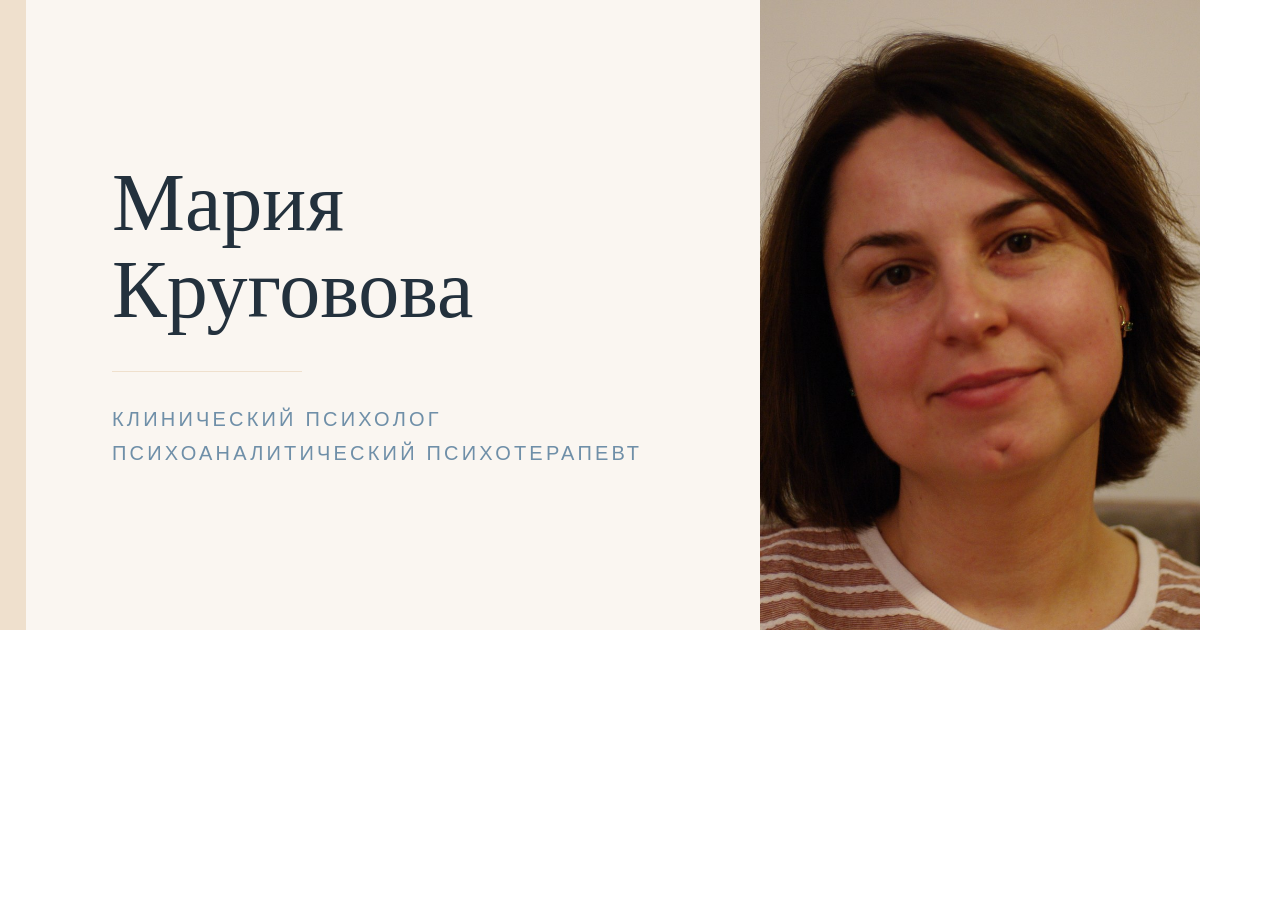
==== _og.html @ a4dc9b8a "Наполнить сайт текстами и фото Тексты из присланного «сайт.docx», портрет из IMGP2595.jpg (кадр 3:4," ====
<!DOCTYPE html><html lang="ru"><head><meta charset="UTF-8">
<link rel="stylesheet" href="assets/css/style.css">
<style>
  html,body{margin:0;padding:0}
  .og{width:1200px;height:630px;display:grid;grid-template-columns:1fr 440px;
      background:var(--cream);position:relative;overflow:hidden}
  .og::before{content:"";position:absolute;left:0;top:0;bottom:0;width:26px;background:var(--sand)}
  .og__text{padding:0 56px 0 112px;display:flex;flex-direction:column;justify-content:center}
  .og__name{font-family:var(--font-head);font-weight:500;font-size:82px;line-height:1.05;
            color:var(--ink);margin:0}
  .og__rule{width:190px;height:1px;background:var(--sand);margin:38px 0 30px}
  .og__role{font-family:var(--font-body);font-weight:500;font-size:20px;line-height:1.7;
            letter-spacing:.16em;text-transform:uppercase;color:var(--accent);margin:0}
  .og__photo{width:100%;height:100%;object-fit:cover;object-position:50% 30%}
</style></head><body>
<div class="og">
  <div class="og__text">
    <p class="og__name">Мария<br>Круговова</p>
    <div class="og__rule"></div>
    <p class="og__role">Клинический психолог<br>Психоаналитический психотерапевт</p>
  </div>
  <img class="og__photo" src="assets/img/portrait.jpg" alt="">
</div>
</body></html>
---- assets/css/style.css ----
/* ============================================================
   Локальные шрифты. Подключены файлами, а не с Google Fonts:
   сайт не делает запросов на сторонние домены и не зависит
   от их доступности. Оба шрифта под SIL Open Font License 1.1,
   тексты лицензий — в assets/fonts/.
   ============================================================ */

/* Cormorant Garamond 400 italic — cyrillic */
@font-face {
  font-family: 'Cormorant Garamond';
  font-style: italic;
  font-weight: 400;
  font-display: swap;
  src: url('../fonts/cormorant-garamond-400i-cyrillic.woff2') format('woff2');
  unicode-range: U+0301, U+0400-045F, U+0490-0491, U+04B0-04B1, U+2116;
}

/* Cormorant Garamond 400 italic — cyrillic-ext */
@font-face {
  font-family: 'Cormorant Garamond';
  font-style: italic;
  font-weight: 400;
  font-display: swap;
  src: url('../fonts/cormorant-garamond-400i-cyrillic-ext.woff2') format('woff2');
  unicode-range: U+0460-052F, U+1C80-1C8A, U+20B4, U+2DE0-2DFF, U+A640-A69F, U+FE2E-FE2F;
}

/* Cormorant Garamond 400 italic — latin */
@font-face {
  font-family: 'Cormorant Garamond';
  font-style: italic;
  font-weight: 400;
  font-display: swap;
  src: url('../fonts/cormorant-garamond-400i-latin.woff2') format('woff2');
  unicode-range: U+0000-00FF, U+0131, U+0152-0153, U+02BB-02BC, U+02C6, U+02DA, U+02DC, U+0304, U+0308, U+0329, U+2000-206F, U+20AC, U+2122, U+2191, U+2193, U+2212, U+2215, U+FEFF, U+FFFD;
}

/* Cormorant Garamond 400 italic — latin-ext */
@font-face {
  font-family: 'Cormorant Garamond';
  font-style: italic;
  font-weight: 400;
  font-display: swap;
  src: url('../fonts/cormorant-garamond-400i-latin-ext.woff2') format('woff2');
  unicode-range: U+0100-02BA, U+02BD-02C5, U+02C7-02CC, U+02CE-02D7, U+02DD-02FF, U+0304, U+0308, U+0329, U+1D00-1DBF, U+1E00-1E9F, U+1EF2-1EFF, U+2020, U+20A0-20AB, U+20AD-20C0, U+2113, U+2C60-2C7F, U+A720-A7FF;
}

/* Cormorant Garamond 400 — cyrillic */
@font-face {
  font-family: 'Cormorant Garamond';
  font-style: normal;
  font-weight: 400;
  font-display: swap;
  src: url('../fonts/cormorant-garamond-400-cyrillic.woff2') format('woff2');
  unicode-range: U+0301, U+0400-045F, U+0490-0491, U+04B0-04B1, U+2116;
}

/* Cormorant Garamond 400 — cyrillic-ext */
@font-face {
  font-family: 'Cormorant Garamond';
  font-style: normal;
  font-weight: 400;
  font-display: swap;
  src: url('../fonts/cormorant-garamond-400-cyrillic-ext.woff2') format('woff2');
  unicode-range: U+0460-052F, U+1C80-1C8A, U+20B4, U+2DE0-2DFF, U+A640-A69F, U+FE2E-FE2F;
}

/* Cormorant Garamond 400 — latin */
@font-face {
  font-family: 'Cormorant Garamond';
  font-style: normal;
  font-weight: 400;
  font-display: swap;
  src: url('../fonts/cormorant-garamond-400-latin.woff2') format('woff2');
  unicode-range: U+0000-00FF, U+0131, U+0152-0153, U+02BB-02BC, U+02C6, U+02DA, U+02DC, U+0304, U+0308, U+0329, U+2000-206F, U+20AC, U+2122, U+2191, U+2193, U+2212, U+2215, U+FEFF, U+FFFD;
}

/* Cormorant Garamond 400 — latin-ext */
@font-face {
  font-family: 'Cormorant Garamond';
  font-style: normal;
  font-weight: 400;
  font-display: swap;
  src: url('../fonts/cormorant-garamond-400-latin-ext.woff2') format('woff2');
  unicode-range: U+0100-02BA, U+02BD-02C5, U+02C7-02CC, U+02CE-02D7, U+02DD-02FF, U+0304, U+0308, U+0329, U+1D00-1DBF, U+1E00-1E9F, U+1EF2-1EFF, U+2020, U+20A0-20AB, U+20AD-20C0, U+2113, U+2C60-2C7F, U+A720-A7FF;
}

/* Cormorant Garamond 500 — cyrillic */
@font-face {
  font-family: 'Cormorant Garamond';
  font-style: normal;
  font-weight: 500;
  font-display: swap;
  src: url('../fonts/cormorant-garamond-500-cyrillic.woff2') format('woff2');
  unicode-range: U+0301, U+0400-045F, U+0490-0491, U+04B0-04B1, U+2116;
}

/* Cormorant Garamond 500 — cyrillic-ext */
@font-face {
  font-family: 'Cormorant Garamond';
  font-style: normal;
  font-weight: 500;
  font-display: swap;
  src: url('../fonts/cormorant-garamond-500-cyrillic-ext.woff2') format('woff2');
  unicode-range: U+0460-052F, U+1C80-1C8A, U+20B4, U+2DE0-2DFF, U+A640-A69F, U+FE2E-FE2F;
}

/* Cormorant Garamond 500 — latin */
@font-face {
  font-family: 'Cormorant Garamond';
  font-style: normal;
  font-weight: 500;
  font-display: swap;
  src: url('../fonts/cormorant-garamond-500-latin.woff2') format('woff2');
  unicode-range: U+0000-00FF, U+0131, U+0152-0153, U+02BB-02BC, U+02C6, U+02DA, U+02DC, U+0304, U+0308, U+0329, U+2000-206F, U+20AC, U+2122, U+2191, U+2193, U+2212, U+2215, U+FEFF, U+FFFD;
}

/* Cormorant Garamond 500 — latin-ext */
@font-face {
  font-family: 'Cormorant Garamond';
  font-style: normal;
  font-weight: 500;
  font-display: swap;
  src: url('../fonts/cormorant-garamond-500-latin-ext.woff2') format('woff2');
  unicode-range: U+0100-02BA, U+02BD-02C5, U+02C7-02CC, U+02CE-02D7, U+02DD-02FF, U+0304, U+0308, U+0329, U+1D00-1DBF, U+1E00-1E9F, U+1EF2-1EFF, U+2020, U+20A0-20AB, U+20AD-20C0, U+2113, U+2C60-2C7F, U+A720-A7FF;
}

/* Manrope 300 — cyrillic */
@font-face {
  font-family: 'Manrope';
  font-style: normal;
  font-weight: 300;
  font-display: swap;
  src: url('../fonts/manrope-300-cyrillic.woff2') format('woff2');
  unicode-range: U+0301, U+0400-045F, U+0490-0491, U+04B0-04B1, U+2116;
}

/* Manrope 300 — cyrillic-ext */
@font-face {
  font-family: 'Manrope';
  font-style: normal;
  font-weight: 300;
  font-display: swap;
  src: url('../fonts/manrope-300-cyrillic-ext.woff2') format('woff2');
  unicode-range: U+0460-052F, U+1C80-1C8A, U+20B4, U+2DE0-2DFF, U+A640-A69F, U+FE2E-FE2F;
}

/* Manrope 300 — latin */
@font-face {
  font-family: 'Manrope';
  font-style: normal;
  font-weight: 300;
  font-display: swap;
  src: url('../fonts/manrope-300-latin.woff2') format('woff2');
  unicode-range: U+0000-00FF, U+0131, U+0152-0153, U+02BB-02BC, U+02C6, U+02DA, U+02DC, U+0304, U+0308, U+0329, U+2000-206F, U+20AC, U+2122, U+2191, U+2193, U+2212, U+2215, U+FEFF, U+FFFD;
}

/* Manrope 300 — latin-ext */
@font-face {
  font-family: 'Manrope';
  font-style: normal;
  font-weight: 300;
  font-display: swap;
  src: url('../fonts/manrope-300-latin-ext.woff2') format('woff2');
  unicode-range: U+0100-02BA, U+02BD-02C5, U+02C7-02CC, U+02CE-02D7, U+02DD-02FF, U+0304, U+0308, U+0329, U+1D00-1DBF, U+1E00-1E9F, U+1EF2-1EFF, U+2020, U+20A0-20AB, U+20AD-20C0, U+2113, U+2C60-2C7F, U+A720-A7FF;
}

/* Manrope 400 — cyrillic */
@font-face {
  font-family: 'Manrope';
  font-style: normal;
  font-weight: 400;
  font-display: swap;
  src: url('../fonts/manrope-400-cyrillic.woff2') format('woff2');
  unicode-range: U+0301, U+0400-045F, U+0490-0491, U+04B0-04B1, U+2116;
}

/* Manrope 400 — cyrillic-ext */
@font-face {
  font-family: 'Manrope';
  font-style: normal;
  font-weight: 400;
  font-display: swap;
  src: url('../fonts/manrope-400-cyrillic-ext.woff2') format('woff2');
  unicode-range: U+0460-052F, U+1C80-1C8A, U+20B4, U+2DE0-2DFF, U+A640-A69F, U+FE2E-FE2F;
}

/* Manrope 400 — latin */
@font-face {
  font-family: 'Manrope';
  font-style: normal;
  font-weight: 400;
  font-display: swap;
  src: url('../fonts/manrope-400-latin.woff2') format('woff2');
  unicode-range: U+0000-00FF, U+0131, U+0152-0153, U+02BB-02BC, U+02C6, U+02DA, U+02DC, U+0304, U+0308, U+0329, U+2000-206F, U+20AC, U+2122, U+2191, U+2193, U+2212, U+2215, U+FEFF, U+FFFD;
}

/* Manrope 400 — latin-ext */
@font-face {
  font-family: 'Manrope';
  font-style: normal;
  font-weight: 400;
  font-display: swap;
  src: url('../fonts/manrope-400-latin-ext.woff2') format('woff2');
  unicode-range: U+0100-02BA, U+02BD-02C5, U+02C7-02CC, U+02CE-02D7, U+02DD-02FF, U+0304, U+0308, U+0329, U+1D00-1DBF, U+1E00-1E9F, U+1EF2-1EFF, U+2020, U+20A0-20AB, U+20AD-20C0, U+2113, U+2C60-2C7F, U+A720-A7FF;
}

/* Manrope 500 — cyrillic */
@font-face {
  font-family: 'Manrope';
  font-style: normal;
  font-weight: 500;
  font-display: swap;
  src: url('../fonts/manrope-500-cyrillic.woff2') format('woff2');
  unicode-range: U+0301, U+0400-045F, U+0490-0491, U+04B0-04B1, U+2116;
}

/* Manrope 500 — cyrillic-ext */
@font-face {
  font-family: 'Manrope';
  font-style: normal;
  font-weight: 500;
  font-display: swap;
  src: url('../fonts/manrope-500-cyrillic-ext.woff2') format('woff2');
  unicode-range: U+0460-052F, U+1C80-1C8A, U+20B4, U+2DE0-2DFF, U+A640-A69F, U+FE2E-FE2F;
}

/* Manrope 500 — latin */
@font-face {
  font-family: 'Manrope';
  font-style: normal;
  font-weight: 500;
  font-display: swap;
  src: url('../fonts/manrope-500-latin.woff2') format('woff2');
  unicode-range: U+0000-00FF, U+0131, U+0152-0153, U+02BB-02BC, U+02C6, U+02DA, U+02DC, U+0304, U+0308, U+0329, U+2000-206F, U+20AC, U+2122, U+2191, U+2193, U+2212, U+2215, U+FEFF, U+FFFD;
}

/* Manrope 500 — latin-ext */
@font-face {
  font-family: 'Manrope';
  font-style: normal;
  font-weight: 500;
  font-display: swap;
  src: url('../fonts/manrope-500-latin-ext.woff2') format('woff2');
  unicode-range: U+0100-02BA, U+02BD-02C5, U+02C7-02CC, U+02CE-02D7, U+02DD-02FF, U+0304, U+0308, U+0329, U+1D00-1DBF, U+1E00-1E9F, U+1EF2-1EFF, U+2020, U+20A0-20AB, U+20AD-20C0, U+2113, U+2C60-2C7F, U+A720-A7FF;
}

/* Manrope 600 — cyrillic */
@font-face {
  font-family: 'Manrope';
  font-style: normal;
  font-weight: 600;
  font-display: swap;
  src: url('../fonts/manrope-600-cyrillic.woff2') format('woff2');
  unicode-range: U+0301, U+0400-045F, U+0490-0491, U+04B0-04B1, U+2116;
}

/* Manrope 600 — cyrillic-ext */
@font-face {
  font-family: 'Manrope';
  font-style: normal;
  font-weight: 600;
  font-display: swap;
  src: url('../fonts/manrope-600-cyrillic-ext.woff2') format('woff2');
  unicode-range: U+0460-052F, U+1C80-1C8A, U+20B4, U+2DE0-2DFF, U+A640-A69F, U+FE2E-FE2F;
}

/* Manrope 600 — latin */
@font-face {
  font-family: 'Manrope';
  font-style: normal;
  font-weight: 600;
  font-display: swap;
  src: url('../fonts/manrope-600-latin.woff2') format('woff2');
  unicode-range: U+0000-00FF, U+0131, U+0152-0153, U+02BB-02BC, U+02C6, U+02DA, U+02DC, U+0304, U+0308, U+0329, U+2000-206F, U+20AC, U+2122, U+2191, U+2193, U+2212, U+2215, U+FEFF, U+FFFD;
}

/* Manrope 600 — latin-ext */
@font-face {
  font-family: 'Manrope';
  font-style: normal;
  font-weight: 600;
  font-display: swap;
  src: url('../fonts/manrope-600-latin-ext.woff2') format('woff2');
  unicode-range: U+0100-02BA, U+02BD-02C5, U+02C7-02CC, U+02CE-02D7, U+02DD-02FF, U+0304, U+0308, U+0329, U+1D00-1DBF, U+1E00-1E9F, U+1EF2-1EFF, U+2020, U+20A0-20AB, U+20AD-20C0, U+2113, U+2C60-2C7F, U+A720-A7FF;
}

/* ============================================================
   Мария Круговова — сайт-визитка
   Палитра и типографика меняются здесь, в :root
   ============================================================ */

:root{
  --ink:        #23313d;   /* основной тёмный */
  --ink-soft:   #4d6173;   /* приглушённый текст */
  --accent:     #6f8fa8;   /* акцент, ссылки */
  --accent-dk:  #55738b;
  --sand:       #efe0cd;   /* тёплый беж */
  --cream:      #faf6f1;   /* фон секций */
  --white:      #ffffff;
  --line:       rgba(35,49,61,.14);

  --font-head: "Cormorant Garamond", Georgia, "Times New Roman", serif;
  --font-body: "Manrope", -apple-system, BlinkMacSystemFont, "Segoe UI", Roboto, Arial, sans-serif;

  --container: 1160px;
  --gutter: 24px;
  --radius: 4px;
  --header-h: 76px;
}

*,*::before,*::after{ box-sizing:border-box; }

html{ scroll-behavior:smooth; }
@media (prefers-reduced-motion: reduce){ html{ scroll-behavior:auto; } }

body{
  margin:0;
  font-family:var(--font-body);
  font-size:17px;
  line-height:1.65;
  font-weight:300;
  color:var(--ink);
  background:var(--white);
  -webkit-font-smoothing:antialiased;
}

img{ max-width:100%; height:auto; display:block; }
a{ color:var(--accent-dk); text-decoration:none; }
a:hover{ color:var(--ink); }
p{ margin:0 0 1.1em; }
h1,h2,h3{ font-family:var(--font-head); font-weight:500; line-height:1.15; margin:0 0 .5em; }

.container{ width:100%; max-width:var(--container); margin:0 auto; padding:0 var(--gutter); }

/* ---------- типовые элементы ---------- */
.eyebrow{
  font-size:12px; letter-spacing:.18em; text-transform:uppercase;
  color:var(--accent); font-weight:500; margin:0 0 14px;
}
.eyebrow--light{ color:var(--sand); }

.section{ padding:96px 0; }
.section--cream{ background:var(--cream); }
.section--dark{ background:var(--ink); color:var(--white); }
.section__title{ font-size:clamp(30px,4vw,46px); margin-bottom:.6em; }
.section__title--light{ color:var(--white); }
.section__lead{ max-width:62ch; color:var(--ink-soft); }
.subtitle{ font-size:24px; margin:56px 0 20px; }

.btn{
  display:inline-flex; align-items:center; justify-content:center;
  padding:15px 30px; border:1px solid transparent; border-radius:var(--radius);
  font-family:var(--font-body); font-size:14px; font-weight:500;
  letter-spacing:.06em; text-transform:uppercase; cursor:pointer;
  transition:background .25s, color .25s, border-color .25s;
}
.btn--primary{ background:var(--ink); color:var(--white); }
.btn--primary:hover{ background:var(--accent-dk); color:var(--white); }
.btn--ghost{ border-color:var(--line); color:var(--ink); }
.btn--ghost:hover{ border-color:var(--ink); color:var(--ink); }
.btn--block{ width:100%; }

/* ---------- шапка ---------- */
.header{
  position:sticky; top:0; z-index:50;
  background:rgba(255,255,255,.92);
  backdrop-filter:saturate(1.4) blur(8px);
  border-bottom:1px solid var(--line);
}
.header__inner{ display:flex; align-items:center; gap:24px; min-height:var(--header-h); }
.brand{ display:flex; flex-direction:column; line-height:1.2; color:var(--ink); }
.brand__name{ font-family:var(--font-head); font-size:22px; }
.brand__role{ font-size:11px; letter-spacing:.16em; text-transform:uppercase; color:var(--ink-soft); }

.nav{ margin-left:auto; display:flex; align-items:center; gap:28px; }
.nav__list{ display:flex; gap:22px; list-style:none; margin:0; padding:0; }
.nav__link{
  font-size:13px; letter-spacing:.04em; color:var(--ink-soft);
  padding-bottom:2px; border-bottom:1px solid transparent;
}
.nav__link:hover, .nav__link.is-active{ color:var(--ink); border-bottom-color:var(--accent); }
.nav__link--cta{ color:var(--accent-dk); font-weight:500; }
.nav__contacts{ display:none; }

.burger{ display:none; width:40px; height:40px; margin-left:auto; padding:9px 8px;
  background:none; border:0; cursor:pointer; flex-direction:column; justify-content:space-between; }
.burger span{ display:block; height:1.5px; background:var(--ink); transition:transform .25s, opacity .2s; }

/* ---------- hero ---------- */
.hero{ padding:80px 0 96px; background:linear-gradient(180deg, var(--cream) 0%, var(--white) 100%); }
.hero__inner{ display:grid; grid-template-columns:1.15fr .85fr; gap:64px; align-items:center; }
.hero__title{ font-size:clamp(44px,6.5vw,78px); margin-bottom:.25em; }
.hero__lead{ font-size:19px; color:var(--ink-soft); max-width:52ch; }
.hero__actions{ display:flex; flex-wrap:wrap; gap:14px; margin:32px 0 44px; }
.hero__quote{ margin:0; padding-left:22px; border-left:2px solid var(--sand); max-width:46ch; }
.hero__quote blockquote{ margin:0; font-family:var(--font-head); font-style:italic; font-size:20px; line-height:1.4; }
.hero__quote figcaption{ margin-top:8px; font-size:13px; letter-spacing:.08em; text-transform:uppercase; color:var(--ink-soft); }

.hero__media{ position:relative; }
.hero__frame{ position:absolute; inset:24px -24px -24px 24px; background:var(--sand); border-radius:var(--radius); }
.hero__photo{ position:relative; width:100%; border-radius:var(--radius); object-fit:cover; aspect-ratio:3/4; }

/* ---------- цифры ---------- */
.facts{ padding:56px 0; border-block:1px solid var(--line); }
.facts__grid{ display:grid; grid-template-columns:repeat(4,1fr); gap:32px; }
.fact{ text-align:center; }
.fact__num{ font-family:var(--font-head); font-size:52px; line-height:1; color:var(--accent); }
.fact__num::after{ content:"+"; }
.fact__text{ margin-top:10px; font-size:14px; color:var(--ink-soft); }

/* ---------- обо мне ---------- */
.about__grid{ display:grid; grid-template-columns:1.4fr .6fr; gap:56px; align-items:start; }
.ticks{ list-style:none; margin:28px 0 0; padding:0; }
.ticks li{ position:relative; padding-left:26px; margin-bottom:10px; color:var(--ink-soft); }
.ticks li::before{ content:"—"; position:absolute; left:0; color:var(--accent); }
.about__card{ background:var(--cream); border:1px solid var(--line); border-radius:var(--radius); padding:32px; }
.about__card h3{ font-size:24px; }
.deflist{ margin:0 0 26px; }
.deflist dt{ font-size:12px; letter-spacing:.12em; text-transform:uppercase; color:var(--ink-soft); margin-top:16px; }
.deflist dd{ margin:2px 0 0; font-size:17px; }

/* ---------- карточки образования ---------- */
.cards{ display:grid; grid-template-columns:repeat(3,1fr); gap:28px; }
.card{ background:var(--white); border:1px solid var(--line); border-radius:var(--radius); overflow:hidden; }
.card__img{ width:100%; aspect-ratio:4/3; object-fit:cover; }
.card__body{ padding:22px 24px 26px; }
.card__title{ font-size:22px; margin-bottom:.3em; }
.card__meta{ margin:0; font-size:14px; color:var(--ink-soft); }

.chips{ display:flex; flex-wrap:wrap; gap:10px; list-style:none; margin:0; padding:0; }
.chips li{ padding:9px 18px; border:1px solid var(--line); border-radius:100px; font-size:14px; background:var(--white); }

/* ---------- практика ---------- */
.timeline{ list-style:none; margin:0; padding:0; max-width:900px; }
.timeline li{ display:grid; grid-template-columns:180px 1fr; gap:24px;
  padding:22px 0; border-top:1px solid rgba(255,255,255,.16); }
.timeline li:last-child{ border-bottom:1px solid rgba(255,255,255,.16); }
.timeline__year{ font-size:13px; letter-spacing:.1em; text-transform:uppercase; color:var(--sand); }
.timeline__text{ font-size:19px; }

/* ---------- принципы ---------- */
.pluses{ background:var(--sand); padding:52px 0; }
.pluses__grid{ display:grid; grid-template-columns:repeat(4,1fr); gap:24px; }
.plus{ display:flex; align-items:center; gap:16px; justify-content:center; }
.plus__circle{ display:grid; place-items:center; width:52px; height:52px; flex:0 0 52px;
  border:1px solid var(--ink); border-radius:50%; font-family:var(--font-head); font-size:18px; }
.plus__text{ font-size:15px; letter-spacing:.04em; }

/* ---------- запросы ---------- */
.tags{ display:grid; grid-template-columns:repeat(3,1fr); gap:14px; list-style:none; margin:36px 0 0; padding:0; }
.tags li{ padding:18px 22px; background:var(--cream); border-left:2px solid var(--sand); font-size:16px; }
.tags li:hover{ border-left-color:var(--accent); }

/* ---------- метод ---------- */
.method__grid{ display:grid; grid-template-columns:repeat(3,1fr); gap:28px; margin-top:36px; }
.method__item{ background:var(--white); border:1px solid var(--line); border-radius:var(--radius); padding:30px; }
.method__item h3{ font-size:24px; }
.method__item p{ margin:0; color:var(--ink-soft); }

.steps__list{ list-style:none; margin:0; padding:0; display:grid; grid-template-columns:repeat(3,1fr); gap:28px; }
.steps__list li{ display:flex; gap:16px; align-items:flex-start; }
.steps__list span{ font-family:var(--font-head); font-size:34px; color:var(--accent); line-height:1; }
.steps__list p{ margin:0; color:var(--ink-soft); }

/* ---------- запись ---------- */
.booking__grid{ display:grid; grid-template-columns:1fr 1fr; gap:64px; align-items:start; }
.booking__contacts{ display:grid; grid-template-columns:1fr 1fr; gap:16px; }
.contact{
  display:flex; flex-direction:column; gap:6px; padding:24px 26px;
  background:var(--cream); border:1px solid var(--line); border-radius:var(--radius);
  transition:border-color .25s, background .25s;
}
.contact:hover{ border-color:var(--accent); background:var(--white); }
.contact__label{ font-size:12px; letter-spacing:.12em; text-transform:uppercase; color:var(--ink-soft); }
.contact__value{ font-family:var(--font-head); font-size:24px; color:var(--ink); }
/* контакт во всю ширину — когда плиток нечётное число */
.contact--wide{ grid-column:1 / -1; }

/* ---------- статьи ---------- */
.articles{ list-style:none; margin:36px 0 0; padding:0; }
.article{ display:grid; grid-template-columns:70px 1fr; gap:20px; padding:26px 0; border-top:1px solid var(--line); }
.article:last-child{ border-bottom:1px solid var(--line); }
.article__num{ font-family:var(--font-head); font-size:30px; color:var(--accent); }
.article__title{ font-size:24px; margin-bottom:.2em; }
.article__title a{ color:var(--ink); }
.article__title a:hover{ color:var(--accent-dk); }
.article__meta{ margin:0; font-size:14px; color:var(--ink-soft); }

/* ---------- подвал ---------- */
.footer{ background:var(--ink); color:rgba(255,255,255,.78); padding:64px 0 28px; font-size:15px; }
.footer a{ color:rgba(255,255,255,.78); }
.footer a:hover{ color:var(--sand); }
.footer__inner{ display:grid; grid-template-columns:1.6fr .7fr .7fr; gap:40px; }
.footer__col{ display:flex; flex-direction:column; gap:8px; }
.footer__name{ font-family:var(--font-head); font-size:26px; color:var(--white); margin:0; }
.footer__role{ margin:0; font-size:12px; letter-spacing:.14em; text-transform:uppercase; }
.footer__note{ margin:12px 0 0; max-width:40ch; }
.footer__bottom{ display:flex; justify-content:space-between; gap:16px; flex-wrap:wrap;
  margin-top:48px; padding-top:20px; border-top:1px solid rgba(255,255,255,.14); font-size:13px; color:rgba(255,255,255,.5); }

/* ---------- служебные страницы (contract.html, privacy.html) ---------- */
.page{ padding:64px 0 96px; }
.page__content{ max-width:74ch; }
.page__content h2{ font-size:28px; margin-top:1.6em; }
.page__content ul, .page__content ol{ padding-left:22px; color:var(--ink-soft); }
.page__content li{ margin-bottom:8px; }

/* ---------- появление при скролле ---------- */
.reveal{ opacity:0; transform:translateY(18px); transition:opacity .7s ease, transform .7s ease; }
.reveal.is-visible{ opacity:1; transform:none; }
@media (prefers-reduced-motion: reduce){ .reveal{ opacity:1; transform:none; transition:none; } }

/* якоря не уезжают под липкую шапку */
[id]{ scroll-margin-top:calc(var(--header-h) + 16px); }

/* ============================== адаптив ============================== */
@media (max-width:1024px){
  .hero__inner{ grid-template-columns:1fr; gap:48px; }
  .hero__media{ max-width:420px; }
  .about__grid, .booking__grid{ grid-template-columns:1fr; gap:40px; }
  .cards, .method__grid, .steps__list{ grid-template-columns:repeat(2,1fr); }
  .tags{ grid-template-columns:repeat(2,1fr); }
  .facts__grid, .pluses__grid{ grid-template-columns:repeat(2,1fr); gap:28px; }
  .footer__inner{ grid-template-columns:1fr 1fr; }
}

@media (max-width:768px){
  body{ font-size:16px; }
  .section{ padding:64px 0; }
  .burger{ display:flex; }
  .nav{
    position:fixed; inset:var(--header-h) 0 auto 0;
    flex-direction:column; align-items:flex-start; gap:0;
    background:var(--white); border-bottom:1px solid var(--line);
    padding:12px var(--gutter) 28px; margin:0;
    transform:translateY(-120%); transition:transform .3s ease;
    max-height:calc(100vh - var(--header-h)); overflow-y:auto;
  }
  .nav.is-open{ transform:none; }
  .nav__list{ flex-direction:column; gap:0; width:100%; }
  .nav__list li{ border-bottom:1px solid var(--line); }
  .nav__link{ display:block; padding:14px 0; font-size:16px; border:0; }
  .nav__contacts{ display:flex; flex-direction:column; gap:8px; padding-top:18px; font-size:15px; }
  body.is-locked{ overflow:hidden; }

  .cards, .method__grid, .steps__list, .tags{ grid-template-columns:1fr; }
  .booking__contacts{ grid-template-columns:1fr; }
  .timeline li{ grid-template-columns:1fr; gap:6px; }
  .footer__inner{ grid-template-columns:1fr; }
  .hero{ padding:48px 0 64px; }
}

@media (max-width:420px){
  .facts__grid, .pluses__grid{ grid-template-columns:1fr; }
  .btn{ width:100%; }
}

/* ============================================================
   Дополнительные блоки
   ============================================================ */

/* светлый вариант таймлайна (на кремовом фоне) */
.timeline--light li{ border-top-color:var(--line); }
.timeline--light li:last-child{ border-bottom-color:var(--line); }
.timeline--light .timeline__year{ color:var(--accent); }

/* частота встреч в карточке «виды работы» */
.method__freq{
  margin:-6px 0 14px; font-size:12px; letter-spacing:.12em;
  text-transform:uppercase; color:var(--accent);
}

/* аннотация статьи */
.article__excerpt{ margin:0 0 8px; color:var(--ink-soft); max-width:70ch; }

/* адрес кабинета */
.office__grid{ display:grid; grid-template-columns:.9fr 1.1fr; gap:56px; align-items:start; }
.office__addr{ font-family:var(--font-head); font-size:24px; line-height:1.4; }
.office__map{ border:1px solid var(--line); border-radius:var(--radius); overflow:hidden; }
.office__map iframe{ display:block; width:100%; height:420px; border:0; }
.office__map-stub{
  display:grid; place-items:center; height:420px; background:var(--cream);
  color:var(--ink-soft); font-size:14px; letter-spacing:.06em; text-align:center; padding:20px;
}

@media (max-width:1024px){
  .office__grid{ grid-template-columns:1fr; gap:32px; }
}
@media (max-width:768px){
  .office__map iframe, .office__map-stub{ height:300px; }
}
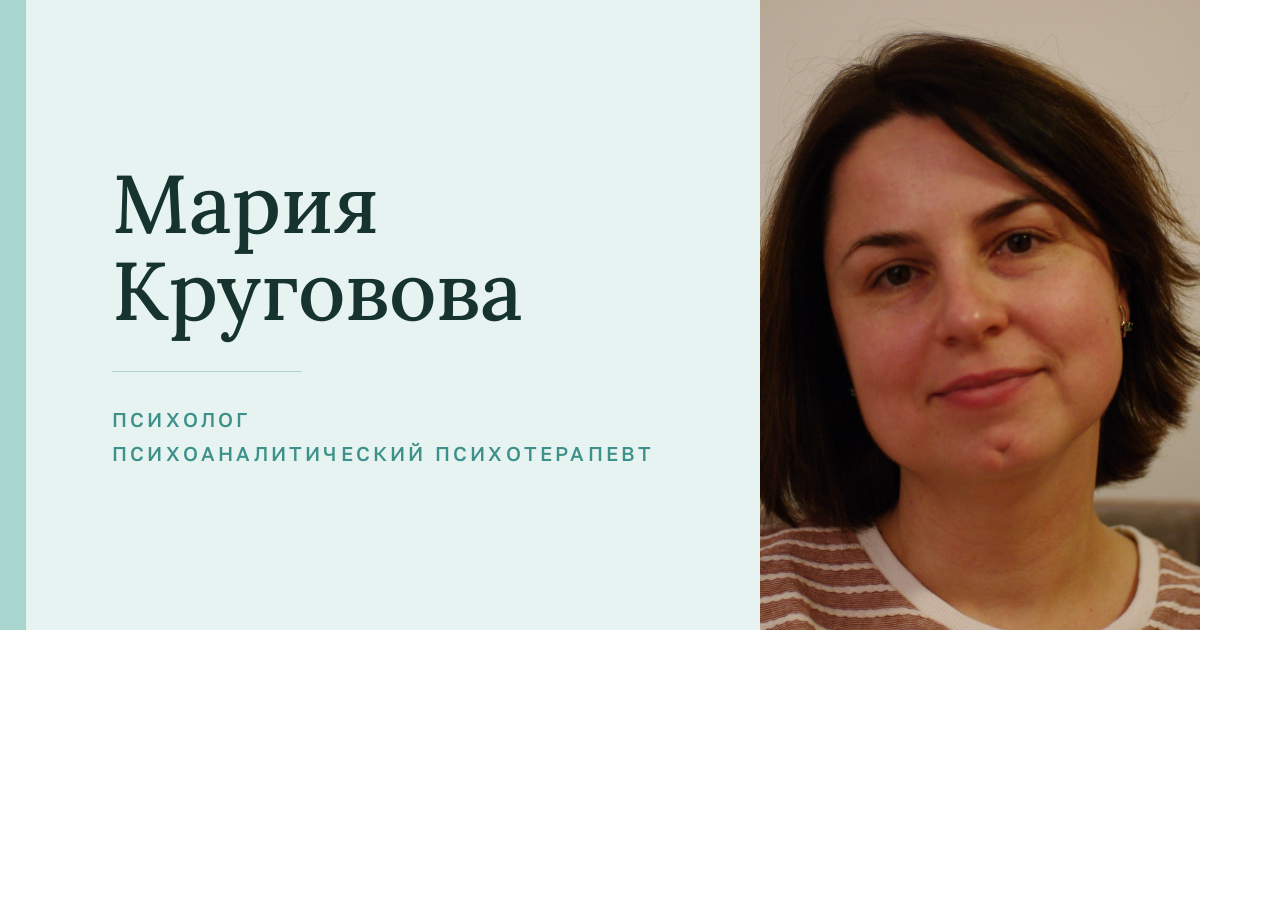
==== commit 40872dd7: "Новое оформление: Lora + Golos Text и бирюзовая палитра Перенос правок из макета Claude Design.  Шри" ====
--- a/_og.html
+++ b/_og.html
@@ -17,7 +17,7 @@
   <div class="og__text">
     <p class="og__name">Мария<br>Круговова</p>
     <div class="og__rule"></div>
-    <p class="og__role">Клинический психолог<br>Психоаналитический психотерапевт</p>
+    <p class="og__role">Психолог<br>Психоаналитический психотерапевт</p>
   </div>
   <img class="og__photo" src="assets/img/portrait.jpg" alt="">
 </div>
--- a/assets/css/style.css
+++ b/assets/css/style.css
@@ -5,303 +5,178 @@
    тексты лицензий — в assets/fonts/.
    ============================================================ */
 
-/* Cormorant Garamond 400 italic — cyrillic */
-@font-face {
-  font-family: 'Cormorant Garamond';
-  font-style: italic;
-  font-weight: 400;
-  font-display: swap;
-  src: url('../fonts/cormorant-garamond-400i-cyrillic.woff2') format('woff2');
+/* Lora 400 — cyrillic-ext */
+@font-face {
+  font-family: 'Lora';
+  font-style: normal;
+  font-weight: 400;
+  font-display: swap;
+  src: url('../fonts/lora-400-cyrillic-ext.woff2') format('woff2');
+  unicode-range: U+0460-052F, U+1C80-1C8A, U+20B4, U+2DE0-2DFF, U+A640-A69F, U+FE2E-FE2F;
+}
+
+/* Lora 400 — cyrillic */
+@font-face {
+  font-family: 'Lora';
+  font-style: normal;
+  font-weight: 400;
+  font-display: swap;
+  src: url('../fonts/lora-400-cyrillic.woff2') format('woff2');
   unicode-range: U+0301, U+0400-045F, U+0490-0491, U+04B0-04B1, U+2116;
 }
 
-/* Cormorant Garamond 400 italic — cyrillic-ext */
-@font-face {
-  font-family: 'Cormorant Garamond';
-  font-style: italic;
-  font-weight: 400;
-  font-display: swap;
-  src: url('../fonts/cormorant-garamond-400i-cyrillic-ext.woff2') format('woff2');
+/* Lora 400 — latin-ext */
+@font-face {
+  font-family: 'Lora';
+  font-style: normal;
+  font-weight: 400;
+  font-display: swap;
+  src: url('../fonts/lora-400-latin-ext.woff2') format('woff2');
+  unicode-range: U+0100-02BA, U+02BD-02C5, U+02C7-02CC, U+02CE-02D7, U+02DD-02FF, U+0304, U+0308, U+0329, U+1D00-1DBF, U+1E00-1E9F, U+1EF2-1EFF, U+2020, U+20A0-20AB, U+20AD-20C0, U+2113, U+2C60-2C7F, U+A720-A7FF;
+}
+
+/* Lora 400 — latin */
+@font-face {
+  font-family: 'Lora';
+  font-style: normal;
+  font-weight: 400;
+  font-display: swap;
+  src: url('../fonts/lora-400-latin.woff2') format('woff2');
+  unicode-range: U+0000-00FF, U+0131, U+0152-0153, U+02BB-02BC, U+02C6, U+02DA, U+02DC, U+0304, U+0308, U+0329, U+2000-206F, U+20AC, U+2122, U+2191, U+2193, U+2212, U+2215, U+FEFF, U+FFFD;
+}
+
+/* Lora 500 — cyrillic-ext */
+@font-face {
+  font-family: 'Lora';
+  font-style: normal;
+  font-weight: 500;
+  font-display: swap;
+  src: url('../fonts/lora-500-cyrillic-ext.woff2') format('woff2');
   unicode-range: U+0460-052F, U+1C80-1C8A, U+20B4, U+2DE0-2DFF, U+A640-A69F, U+FE2E-FE2F;
 }
 
-/* Cormorant Garamond 400 italic — latin */
-@font-face {
-  font-family: 'Cormorant Garamond';
-  font-style: italic;
-  font-weight: 400;
-  font-display: swap;
-  src: url('../fonts/cormorant-garamond-400i-latin.woff2') format('woff2');
+/* Lora 500 — cyrillic */
+@font-face {
+  font-family: 'Lora';
+  font-style: normal;
+  font-weight: 500;
+  font-display: swap;
+  src: url('../fonts/lora-500-cyrillic.woff2') format('woff2');
+  unicode-range: U+0301, U+0400-045F, U+0490-0491, U+04B0-04B1, U+2116;
+}
+
+/* Lora 500 — latin-ext */
+@font-face {
+  font-family: 'Lora';
+  font-style: normal;
+  font-weight: 500;
+  font-display: swap;
+  src: url('../fonts/lora-500-latin-ext.woff2') format('woff2');
+  unicode-range: U+0100-02BA, U+02BD-02C5, U+02C7-02CC, U+02CE-02D7, U+02DD-02FF, U+0304, U+0308, U+0329, U+1D00-1DBF, U+1E00-1E9F, U+1EF2-1EFF, U+2020, U+20A0-20AB, U+20AD-20C0, U+2113, U+2C60-2C7F, U+A720-A7FF;
+}
+
+/* Lora 500 — latin */
+@font-face {
+  font-family: 'Lora';
+  font-style: normal;
+  font-weight: 500;
+  font-display: swap;
+  src: url('../fonts/lora-500-latin.woff2') format('woff2');
   unicode-range: U+0000-00FF, U+0131, U+0152-0153, U+02BB-02BC, U+02C6, U+02DA, U+02DC, U+0304, U+0308, U+0329, U+2000-206F, U+20AC, U+2122, U+2191, U+2193, U+2212, U+2215, U+FEFF, U+FFFD;
 }
 
-/* Cormorant Garamond 400 italic — latin-ext */
-@font-face {
-  font-family: 'Cormorant Garamond';
-  font-style: italic;
-  font-weight: 400;
-  font-display: swap;
-  src: url('../fonts/cormorant-garamond-400i-latin-ext.woff2') format('woff2');
+/* Golos Text 400 — cyrillic-ext */
+@font-face {
+  font-family: 'Golos Text';
+  font-style: normal;
+  font-weight: 400;
+  font-display: swap;
+  src: url('../fonts/golos-text-400-cyrillic-ext.woff2') format('woff2');
+  unicode-range: U+0460-052F, U+1C80-1C8A, U+20B4, U+2DE0-2DFF, U+A640-A69F, U+FE2E-FE2F;
+}
+
+/* Golos Text 400 — cyrillic */
+@font-face {
+  font-family: 'Golos Text';
+  font-style: normal;
+  font-weight: 400;
+  font-display: swap;
+  src: url('../fonts/golos-text-400-cyrillic.woff2') format('woff2');
+  unicode-range: U+0301, U+0400-045F, U+0490-0491, U+04B0-04B1, U+2116;
+}
+
+/* Golos Text 400 — latin-ext */
+@font-face {
+  font-family: 'Golos Text';
+  font-style: normal;
+  font-weight: 400;
+  font-display: swap;
+  src: url('../fonts/golos-text-400-latin-ext.woff2') format('woff2');
   unicode-range: U+0100-02BA, U+02BD-02C5, U+02C7-02CC, U+02CE-02D7, U+02DD-02FF, U+0304, U+0308, U+0329, U+1D00-1DBF, U+1E00-1E9F, U+1EF2-1EFF, U+2020, U+20A0-20AB, U+20AD-20C0, U+2113, U+2C60-2C7F, U+A720-A7FF;
 }
 
-/* Cormorant Garamond 400 — cyrillic */
-@font-face {
-  font-family: 'Cormorant Garamond';
-  font-style: normal;
-  font-weight: 400;
-  font-display: swap;
-  src: url('../fonts/cormorant-garamond-400-cyrillic.woff2') format('woff2');
+/* Golos Text 400 — latin */
+@font-face {
+  font-family: 'Golos Text';
+  font-style: normal;
+  font-weight: 400;
+  font-display: swap;
+  src: url('../fonts/golos-text-400-latin.woff2') format('woff2');
+  unicode-range: U+0000-00FF, U+0131, U+0152-0153, U+02BB-02BC, U+02C6, U+02DA, U+02DC, U+0304, U+0308, U+0329, U+2000-206F, U+20AC, U+2122, U+2191, U+2193, U+2212, U+2215, U+FEFF, U+FFFD;
+}
+
+/* Golos Text 500 — cyrillic-ext */
+@font-face {
+  font-family: 'Golos Text';
+  font-style: normal;
+  font-weight: 500;
+  font-display: swap;
+  src: url('../fonts/golos-text-500-cyrillic-ext.woff2') format('woff2');
+  unicode-range: U+0460-052F, U+1C80-1C8A, U+20B4, U+2DE0-2DFF, U+A640-A69F, U+FE2E-FE2F;
+}
+
+/* Golos Text 500 — cyrillic */
+@font-face {
+  font-family: 'Golos Text';
+  font-style: normal;
+  font-weight: 500;
+  font-display: swap;
+  src: url('../fonts/golos-text-500-cyrillic.woff2') format('woff2');
   unicode-range: U+0301, U+0400-045F, U+0490-0491, U+04B0-04B1, U+2116;
 }
 
-/* Cormorant Garamond 400 — cyrillic-ext */
-@font-face {
-  font-family: 'Cormorant Garamond';
-  font-style: normal;
-  font-weight: 400;
-  font-display: swap;
-  src: url('../fonts/cormorant-garamond-400-cyrillic-ext.woff2') format('woff2');
-  unicode-range: U+0460-052F, U+1C80-1C8A, U+20B4, U+2DE0-2DFF, U+A640-A69F, U+FE2E-FE2F;
-}
-
-/* Cormorant Garamond 400 — latin */
-@font-face {
-  font-family: 'Cormorant Garamond';
-  font-style: normal;
-  font-weight: 400;
-  font-display: swap;
-  src: url('../fonts/cormorant-garamond-400-latin.woff2') format('woff2');
+/* Golos Text 500 — latin-ext */
+@font-face {
+  font-family: 'Golos Text';
+  font-style: normal;
+  font-weight: 500;
+  font-display: swap;
+  src: url('../fonts/golos-text-500-latin-ext.woff2') format('woff2');
+  unicode-range: U+0100-02BA, U+02BD-02C5, U+02C7-02CC, U+02CE-02D7, U+02DD-02FF, U+0304, U+0308, U+0329, U+1D00-1DBF, U+1E00-1E9F, U+1EF2-1EFF, U+2020, U+20A0-20AB, U+20AD-20C0, U+2113, U+2C60-2C7F, U+A720-A7FF;
+}
+
+/* Golos Text 500 — latin */
+@font-face {
+  font-family: 'Golos Text';
+  font-style: normal;
+  font-weight: 500;
+  font-display: swap;
+  src: url('../fonts/golos-text-500-latin.woff2') format('woff2');
   unicode-range: U+0000-00FF, U+0131, U+0152-0153, U+02BB-02BC, U+02C6, U+02DA, U+02DC, U+0304, U+0308, U+0329, U+2000-206F, U+20AC, U+2122, U+2191, U+2193, U+2212, U+2215, U+FEFF, U+FFFD;
 }
 
-/* Cormorant Garamond 400 — latin-ext */
-@font-face {
-  font-family: 'Cormorant Garamond';
-  font-style: normal;
-  font-weight: 400;
-  font-display: swap;
-  src: url('../fonts/cormorant-garamond-400-latin-ext.woff2') format('woff2');
-  unicode-range: U+0100-02BA, U+02BD-02C5, U+02C7-02CC, U+02CE-02D7, U+02DD-02FF, U+0304, U+0308, U+0329, U+1D00-1DBF, U+1E00-1E9F, U+1EF2-1EFF, U+2020, U+20A0-20AB, U+20AD-20C0, U+2113, U+2C60-2C7F, U+A720-A7FF;
-}
-
-/* Cormorant Garamond 500 — cyrillic */
-@font-face {
-  font-family: 'Cormorant Garamond';
-  font-style: normal;
-  font-weight: 500;
-  font-display: swap;
-  src: url('../fonts/cormorant-garamond-500-cyrillic.woff2') format('woff2');
-  unicode-range: U+0301, U+0400-045F, U+0490-0491, U+04B0-04B1, U+2116;
-}
-
-/* Cormorant Garamond 500 — cyrillic-ext */
-@font-face {
-  font-family: 'Cormorant Garamond';
-  font-style: normal;
-  font-weight: 500;
-  font-display: swap;
-  src: url('../fonts/cormorant-garamond-500-cyrillic-ext.woff2') format('woff2');
-  unicode-range: U+0460-052F, U+1C80-1C8A, U+20B4, U+2DE0-2DFF, U+A640-A69F, U+FE2E-FE2F;
-}
-
-/* Cormorant Garamond 500 — latin */
-@font-face {
-  font-family: 'Cormorant Garamond';
-  font-style: normal;
-  font-weight: 500;
-  font-display: swap;
-  src: url('../fonts/cormorant-garamond-500-latin.woff2') format('woff2');
-  unicode-range: U+0000-00FF, U+0131, U+0152-0153, U+02BB-02BC, U+02C6, U+02DA, U+02DC, U+0304, U+0308, U+0329, U+2000-206F, U+20AC, U+2122, U+2191, U+2193, U+2212, U+2215, U+FEFF, U+FFFD;
-}
-
-/* Cormorant Garamond 500 — latin-ext */
-@font-face {
-  font-family: 'Cormorant Garamond';
-  font-style: normal;
-  font-weight: 500;
-  font-display: swap;
-  src: url('../fonts/cormorant-garamond-500-latin-ext.woff2') format('woff2');
-  unicode-range: U+0100-02BA, U+02BD-02C5, U+02C7-02CC, U+02CE-02D7, U+02DD-02FF, U+0304, U+0308, U+0329, U+1D00-1DBF, U+1E00-1E9F, U+1EF2-1EFF, U+2020, U+20A0-20AB, U+20AD-20C0, U+2113, U+2C60-2C7F, U+A720-A7FF;
-}
-
-/* Manrope 300 — cyrillic */
-@font-face {
-  font-family: 'Manrope';
-  font-style: normal;
-  font-weight: 300;
-  font-display: swap;
-  src: url('../fonts/manrope-300-cyrillic.woff2') format('woff2');
-  unicode-range: U+0301, U+0400-045F, U+0490-0491, U+04B0-04B1, U+2116;
-}
-
-/* Manrope 300 — cyrillic-ext */
-@font-face {
-  font-family: 'Manrope';
-  font-style: normal;
-  font-weight: 300;
-  font-display: swap;
-  src: url('../fonts/manrope-300-cyrillic-ext.woff2') format('woff2');
-  unicode-range: U+0460-052F, U+1C80-1C8A, U+20B4, U+2DE0-2DFF, U+A640-A69F, U+FE2E-FE2F;
-}
-
-/* Manrope 300 — latin */
-@font-face {
-  font-family: 'Manrope';
-  font-style: normal;
-  font-weight: 300;
-  font-display: swap;
-  src: url('../fonts/manrope-300-latin.woff2') format('woff2');
-  unicode-range: U+0000-00FF, U+0131, U+0152-0153, U+02BB-02BC, U+02C6, U+02DA, U+02DC, U+0304, U+0308, U+0329, U+2000-206F, U+20AC, U+2122, U+2191, U+2193, U+2212, U+2215, U+FEFF, U+FFFD;
-}
-
-/* Manrope 300 — latin-ext */
-@font-face {
-  font-family: 'Manrope';
-  font-style: normal;
-  font-weight: 300;
-  font-display: swap;
-  src: url('../fonts/manrope-300-latin-ext.woff2') format('woff2');
-  unicode-range: U+0100-02BA, U+02BD-02C5, U+02C7-02CC, U+02CE-02D7, U+02DD-02FF, U+0304, U+0308, U+0329, U+1D00-1DBF, U+1E00-1E9F, U+1EF2-1EFF, U+2020, U+20A0-20AB, U+20AD-20C0, U+2113, U+2C60-2C7F, U+A720-A7FF;
-}
-
-/* Manrope 400 — cyrillic */
-@font-face {
-  font-family: 'Manrope';
-  font-style: normal;
-  font-weight: 400;
-  font-display: swap;
-  src: url('../fonts/manrope-400-cyrillic.woff2') format('woff2');
-  unicode-range: U+0301, U+0400-045F, U+0490-0491, U+04B0-04B1, U+2116;
-}
-
-/* Manrope 400 — cyrillic-ext */
-@font-face {
-  font-family: 'Manrope';
-  font-style: normal;
-  font-weight: 400;
-  font-display: swap;
-  src: url('../fonts/manrope-400-cyrillic-ext.woff2') format('woff2');
-  unicode-range: U+0460-052F, U+1C80-1C8A, U+20B4, U+2DE0-2DFF, U+A640-A69F, U+FE2E-FE2F;
-}
-
-/* Manrope 400 — latin */
-@font-face {
-  font-family: 'Manrope';
-  font-style: normal;
-  font-weight: 400;
-  font-display: swap;
-  src: url('../fonts/manrope-400-latin.woff2') format('woff2');
-  unicode-range: U+0000-00FF, U+0131, U+0152-0153, U+02BB-02BC, U+02C6, U+02DA, U+02DC, U+0304, U+0308, U+0329, U+2000-206F, U+20AC, U+2122, U+2191, U+2193, U+2212, U+2215, U+FEFF, U+FFFD;
-}
-
-/* Manrope 400 — latin-ext */
-@font-face {
-  font-family: 'Manrope';
-  font-style: normal;
-  font-weight: 400;
-  font-display: swap;
-  src: url('../fonts/manrope-400-latin-ext.woff2') format('woff2');
-  unicode-range: U+0100-02BA, U+02BD-02C5, U+02C7-02CC, U+02CE-02D7, U+02DD-02FF, U+0304, U+0308, U+0329, U+1D00-1DBF, U+1E00-1E9F, U+1EF2-1EFF, U+2020, U+20A0-20AB, U+20AD-20C0, U+2113, U+2C60-2C7F, U+A720-A7FF;
-}
-
-/* Manrope 500 — cyrillic */
-@font-face {
-  font-family: 'Manrope';
-  font-style: normal;
-  font-weight: 500;
-  font-display: swap;
-  src: url('../fonts/manrope-500-cyrillic.woff2') format('woff2');
-  unicode-range: U+0301, U+0400-045F, U+0490-0491, U+04B0-04B1, U+2116;
-}
-
-/* Manrope 500 — cyrillic-ext */
-@font-face {
-  font-family: 'Manrope';
-  font-style: normal;
-  font-weight: 500;
-  font-display: swap;
-  src: url('../fonts/manrope-500-cyrillic-ext.woff2') format('woff2');
-  unicode-range: U+0460-052F, U+1C80-1C8A, U+20B4, U+2DE0-2DFF, U+A640-A69F, U+FE2E-FE2F;
-}
-
-/* Manrope 500 — latin */
-@font-face {
-  font-family: 'Manrope';
-  font-style: normal;
-  font-weight: 500;
-  font-display: swap;
-  src: url('../fonts/manrope-500-latin.woff2') format('woff2');
-  unicode-range: U+0000-00FF, U+0131, U+0152-0153, U+02BB-02BC, U+02C6, U+02DA, U+02DC, U+0304, U+0308, U+0329, U+2000-206F, U+20AC, U+2122, U+2191, U+2193, U+2212, U+2215, U+FEFF, U+FFFD;
-}
-
-/* Manrope 500 — latin-ext */
-@font-face {
-  font-family: 'Manrope';
-  font-style: normal;
-  font-weight: 500;
-  font-display: swap;
-  src: url('../fonts/manrope-500-latin-ext.woff2') format('woff2');
-  unicode-range: U+0100-02BA, U+02BD-02C5, U+02C7-02CC, U+02CE-02D7, U+02DD-02FF, U+0304, U+0308, U+0329, U+1D00-1DBF, U+1E00-1E9F, U+1EF2-1EFF, U+2020, U+20A0-20AB, U+20AD-20C0, U+2113, U+2C60-2C7F, U+A720-A7FF;
-}
-
-/* Manrope 600 — cyrillic */
-@font-face {
-  font-family: 'Manrope';
-  font-style: normal;
-  font-weight: 600;
-  font-display: swap;
-  src: url('../fonts/manrope-600-cyrillic.woff2') format('woff2');
-  unicode-range: U+0301, U+0400-045F, U+0490-0491, U+04B0-04B1, U+2116;
-}
-
-/* Manrope 600 — cyrillic-ext */
-@font-face {
-  font-family: 'Manrope';
-  font-style: normal;
-  font-weight: 600;
-  font-display: swap;
-  src: url('../fonts/manrope-600-cyrillic-ext.woff2') format('woff2');
-  unicode-range: U+0460-052F, U+1C80-1C8A, U+20B4, U+2DE0-2DFF, U+A640-A69F, U+FE2E-FE2F;
-}
-
-/* Manrope 600 — latin */
-@font-face {
-  font-family: 'Manrope';
-  font-style: normal;
-  font-weight: 600;
-  font-display: swap;
-  src: url('../fonts/manrope-600-latin.woff2') format('woff2');
-  unicode-range: U+0000-00FF, U+0131, U+0152-0153, U+02BB-02BC, U+02C6, U+02DA, U+02DC, U+0304, U+0308, U+0329, U+2000-206F, U+20AC, U+2122, U+2191, U+2193, U+2212, U+2215, U+FEFF, U+FFFD;
-}
-
-/* Manrope 600 — latin-ext */
-@font-face {
-  font-family: 'Manrope';
-  font-style: normal;
-  font-weight: 600;
-  font-display: swap;
-  src: url('../fonts/manrope-600-latin-ext.woff2') format('woff2');
-  unicode-range: U+0100-02BA, U+02BD-02C5, U+02C7-02CC, U+02CE-02D7, U+02DD-02FF, U+0304, U+0308, U+0329, U+1D00-1DBF, U+1E00-1E9F, U+1EF2-1EFF, U+2020, U+20A0-20AB, U+20AD-20C0, U+2113, U+2C60-2C7F, U+A720-A7FF;
-}
-
-/* ============================================================
-   Мария Круговова — сайт-визитка
-   Палитра и типографика меняются здесь, в :root
-   ============================================================ */
-
 :root{
-  --ink:        #23313d;   /* основной тёмный */
-  --ink-soft:   #4d6173;   /* приглушённый текст */
-  --accent:     #6f8fa8;   /* акцент, ссылки */
-  --accent-dk:  #55738b;
-  --sand:       #efe0cd;   /* тёплый беж */
-  --cream:      #faf6f1;   /* фон секций */
+  --ink:        #16332f;   /* основной тёмный */
+  --ink-soft:   #3f6a66;   /* приглушённый текст */
+  --accent:     #3d918a;   /* акцент, ссылки */
+  --accent-dk:  #2e7a73;
+  --sand:       #a8d5ce;   /* светлая бирюза */
+  --cream:      #e6f3f1;   /* фон секций */
   --white:      #ffffff;
-  --line:       rgba(35,49,61,.14);
-
-  --font-head: "Cormorant Garamond", Georgia, "Times New Roman", serif;
-  --font-body: "Manrope", -apple-system, BlinkMacSystemFont, "Segoe UI", Roboto, Arial, sans-serif;
+  --line:       rgba(22,51,47,.16);
+
+  --font-head: "Lora", Georgia, "Times New Roman", serif;
+  --font-body: "Golos Text", -apple-system, BlinkMacSystemFont, "Segoe UI", Roboto, Arial, sans-serif;
 
   --container: 1160px;
   --gutter: 24px;
@@ -319,7 +194,7 @@
   font-family:var(--font-body);
   font-size:17px;
   line-height:1.65;
-  font-weight:300;
+  font-weight:400;
   color:var(--ink);
   background:var(--white);
   -webkit-font-smoothing:antialiased;
@@ -343,7 +218,7 @@
 .section{ padding:96px 0; }
 .section--cream{ background:var(--cream); }
 .section--dark{ background:var(--ink); color:var(--white); }
-.section__title{ font-size:clamp(30px,4vw,46px); margin-bottom:.6em; }
+.section__title{ font-size:clamp(30px,4vw,40px); margin-bottom:.6em; }
 .section__title--light{ color:var(--white); }
 .section__lead{ max-width:62ch; color:var(--ink-soft); }
 .subtitle{ font-size:24px; margin:56px 0 20px; }
@@ -370,8 +245,8 @@
 }
 .header__inner{ display:flex; align-items:center; gap:24px; min-height:var(--header-h); }
 .brand{ display:flex; flex-direction:column; line-height:1.2; color:var(--ink); }
-.brand__name{ font-family:var(--font-head); font-size:22px; }
-.brand__role{ font-size:11px; letter-spacing:.16em; text-transform:uppercase; color:var(--ink-soft); }
+.brand__name{ font-family:var(--font-head); font-size:25px; }
+.brand__role{ font-size:10px; letter-spacing:.11em; text-transform:uppercase; color:var(--ink-soft); }
 
 .nav{ margin-left:auto; display:flex; align-items:center; gap:28px; }
 .nav__list{ display:flex; gap:22px; list-style:none; margin:0; padding:0; }
@@ -389,17 +264,12 @@
 
 /* ---------- hero ---------- */
 .hero{ padding:80px 0 96px; background:linear-gradient(180deg, var(--cream) 0%, var(--white) 100%); }
-.hero__inner{ display:grid; grid-template-columns:1.15fr .85fr; gap:64px; align-items:center; }
-.hero__title{ font-size:clamp(44px,6.5vw,78px); margin-bottom:.25em; }
-.hero__lead{ font-size:19px; color:var(--ink-soft); max-width:52ch; }
-.hero__actions{ display:flex; flex-wrap:wrap; gap:14px; margin:32px 0 44px; }
-.hero__quote{ margin:0; padding-left:22px; border-left:2px solid var(--sand); max-width:46ch; }
-.hero__quote blockquote{ margin:0; font-family:var(--font-head); font-style:italic; font-size:20px; line-height:1.4; }
-.hero__quote figcaption{ margin-top:8px; font-size:13px; letter-spacing:.08em; text-transform:uppercase; color:var(--ink-soft); }
-
-.hero__media{ position:relative; }
-.hero__frame{ position:absolute; inset:24px -24px -24px 24px; background:var(--sand); border-radius:var(--radius); }
-.hero__photo{ position:relative; width:100%; border-radius:var(--radius); object-fit:cover; aspect-ratio:3/4; }
+.hero__inner{ display:block; }
+.hero__title{ font-size:clamp(26px,3vw,31px); margin:0; }
+
+/* фото и имя под ним — одной колонкой слева */
+.hero__media{ display:flex; flex-direction:column; align-items:flex-start; gap:26px; }
+.hero__photo{ width:242px; height:325px; border-radius:var(--radius); object-fit:cover; }
 
 /* ---------- цифры ---------- */
 .facts{ padding:56px 0; border-block:1px solid var(--line); }
@@ -440,12 +310,6 @@
 .timeline__text{ font-size:19px; }
 
 /* ---------- принципы ---------- */
-.pluses{ background:var(--sand); padding:52px 0; }
-.pluses__grid{ display:grid; grid-template-columns:repeat(4,1fr); gap:24px; }
-.plus{ display:flex; align-items:center; gap:16px; justify-content:center; }
-.plus__circle{ display:grid; place-items:center; width:52px; height:52px; flex:0 0 52px;
-  border:1px solid var(--ink); border-radius:50%; font-family:var(--font-head); font-size:18px; }
-.plus__text{ font-size:15px; letter-spacing:.04em; }
 
 /* ---------- запросы ---------- */
 .tags{ display:grid; grid-template-columns:repeat(3,1fr); gap:14px; list-style:none; margin:36px 0 0; padding:0; }
@@ -458,10 +322,6 @@
 .method__item h3{ font-size:24px; }
 .method__item p{ margin:0; color:var(--ink-soft); }
 
-.steps__list{ list-style:none; margin:0; padding:0; display:grid; grid-template-columns:repeat(3,1fr); gap:28px; }
-.steps__list li{ display:flex; gap:16px; align-items:flex-start; }
-.steps__list span{ font-family:var(--font-head); font-size:34px; color:var(--accent); line-height:1; }
-.steps__list p{ margin:0; color:var(--ink-soft); }
 
 /* ---------- запись ---------- */
 .booking__grid{ display:grid; grid-template-columns:1fr 1fr; gap:64px; align-items:start; }
@@ -516,18 +376,16 @@
 
 /* ============================== адаптив ============================== */
 @media (max-width:1024px){
-  .hero__inner{ grid-template-columns:1fr; gap:48px; }
-  .hero__media{ max-width:420px; }
   .about__grid, .booking__grid{ grid-template-columns:1fr; gap:40px; }
-  .cards, .method__grid, .steps__list{ grid-template-columns:repeat(2,1fr); }
+  .cards, .method__grid{ grid-template-columns:repeat(2,1fr); }
   .tags{ grid-template-columns:repeat(2,1fr); }
-  .facts__grid, .pluses__grid{ grid-template-columns:repeat(2,1fr); gap:28px; }
+  .facts__grid{ grid-template-columns:repeat(2,1fr); gap:28px; }
   .footer__inner{ grid-template-columns:1fr 1fr; }
 }
 
-@media (max-width:768px){
-  body{ font-size:16px; }
-  .section{ padding:64px 0; }
+/* меню уходит под бургер раньше остальной вёрстки: подпись в шапке длинная,
+   и на планшетных ширинах пункты начинали переноситься */
+@media (max-width:960px){
   .burger{ display:flex; }
   .nav{
     position:fixed; inset:var(--header-h) 0 auto 0;
@@ -543,8 +401,13 @@
   .nav__link{ display:block; padding:14px 0; font-size:16px; border:0; }
   .nav__contacts{ display:flex; flex-direction:column; gap:8px; padding-top:18px; font-size:15px; }
   body.is-locked{ overflow:hidden; }
-
-  .cards, .method__grid, .steps__list, .tags{ grid-template-columns:1fr; }
+}
+
+@media (max-width:768px){
+  body{ font-size:16px; }
+  .section{ padding:64px 0; }
+
+  .cards, .method__grid, .tags{ grid-template-columns:1fr; }
   .booking__contacts{ grid-template-columns:1fr; }
   .timeline li{ grid-template-columns:1fr; gap:6px; }
   .footer__inner{ grid-template-columns:1fr; }
@@ -552,7 +415,7 @@
 }
 
 @media (max-width:420px){
-  .facts__grid, .pluses__grid{ grid-template-columns:1fr; }
+  .facts__grid{ grid-template-columns:1fr; }
   .btn{ width:100%; }
 }
 
@@ -565,7 +428,7 @@
 .timeline--light li:last-child{ border-bottom-color:var(--line); }
 .timeline--light .timeline__year{ color:var(--accent); }
 
-/* частота встреч в карточке «виды работы» */
+/* частота встреч в карточке «форматы работы» */
 .method__freq{
   margin:-6px 0 14px; font-size:12px; letter-spacing:.12em;
   text-transform:uppercase; color:var(--accent);
